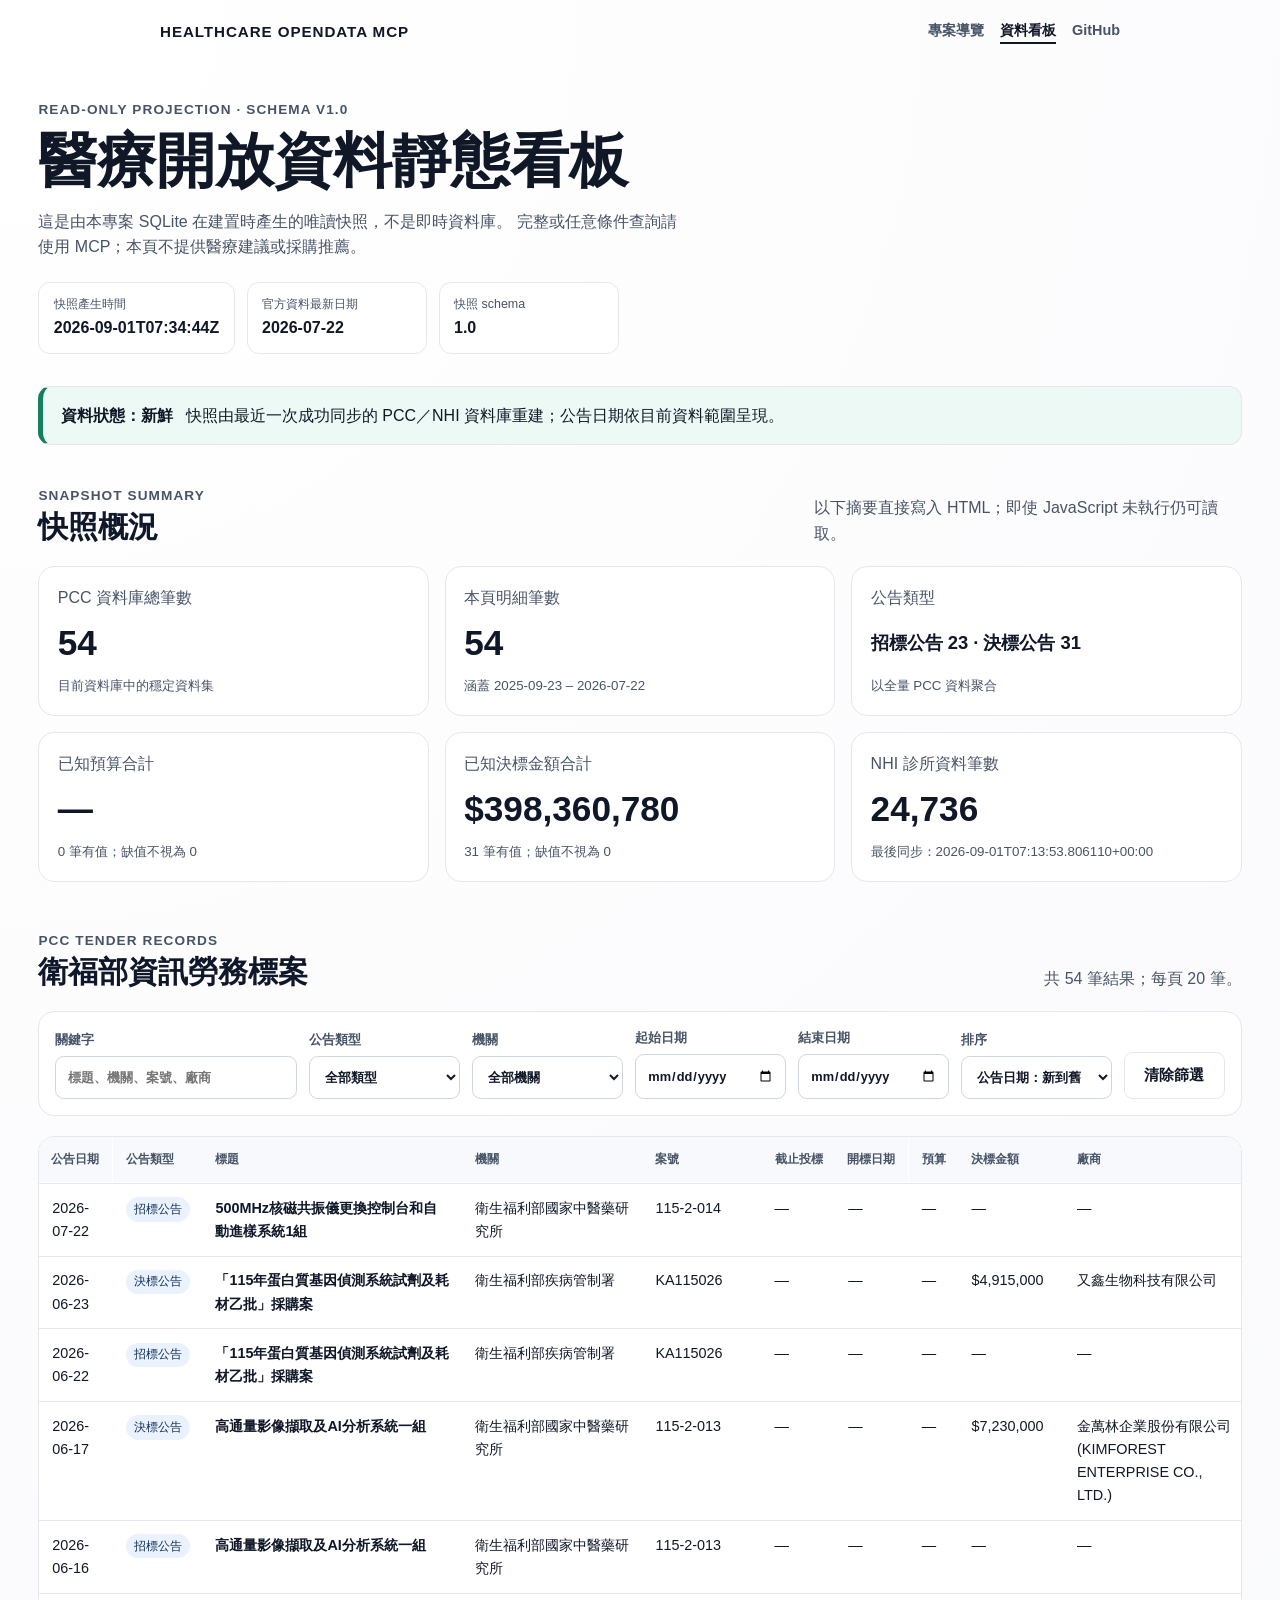
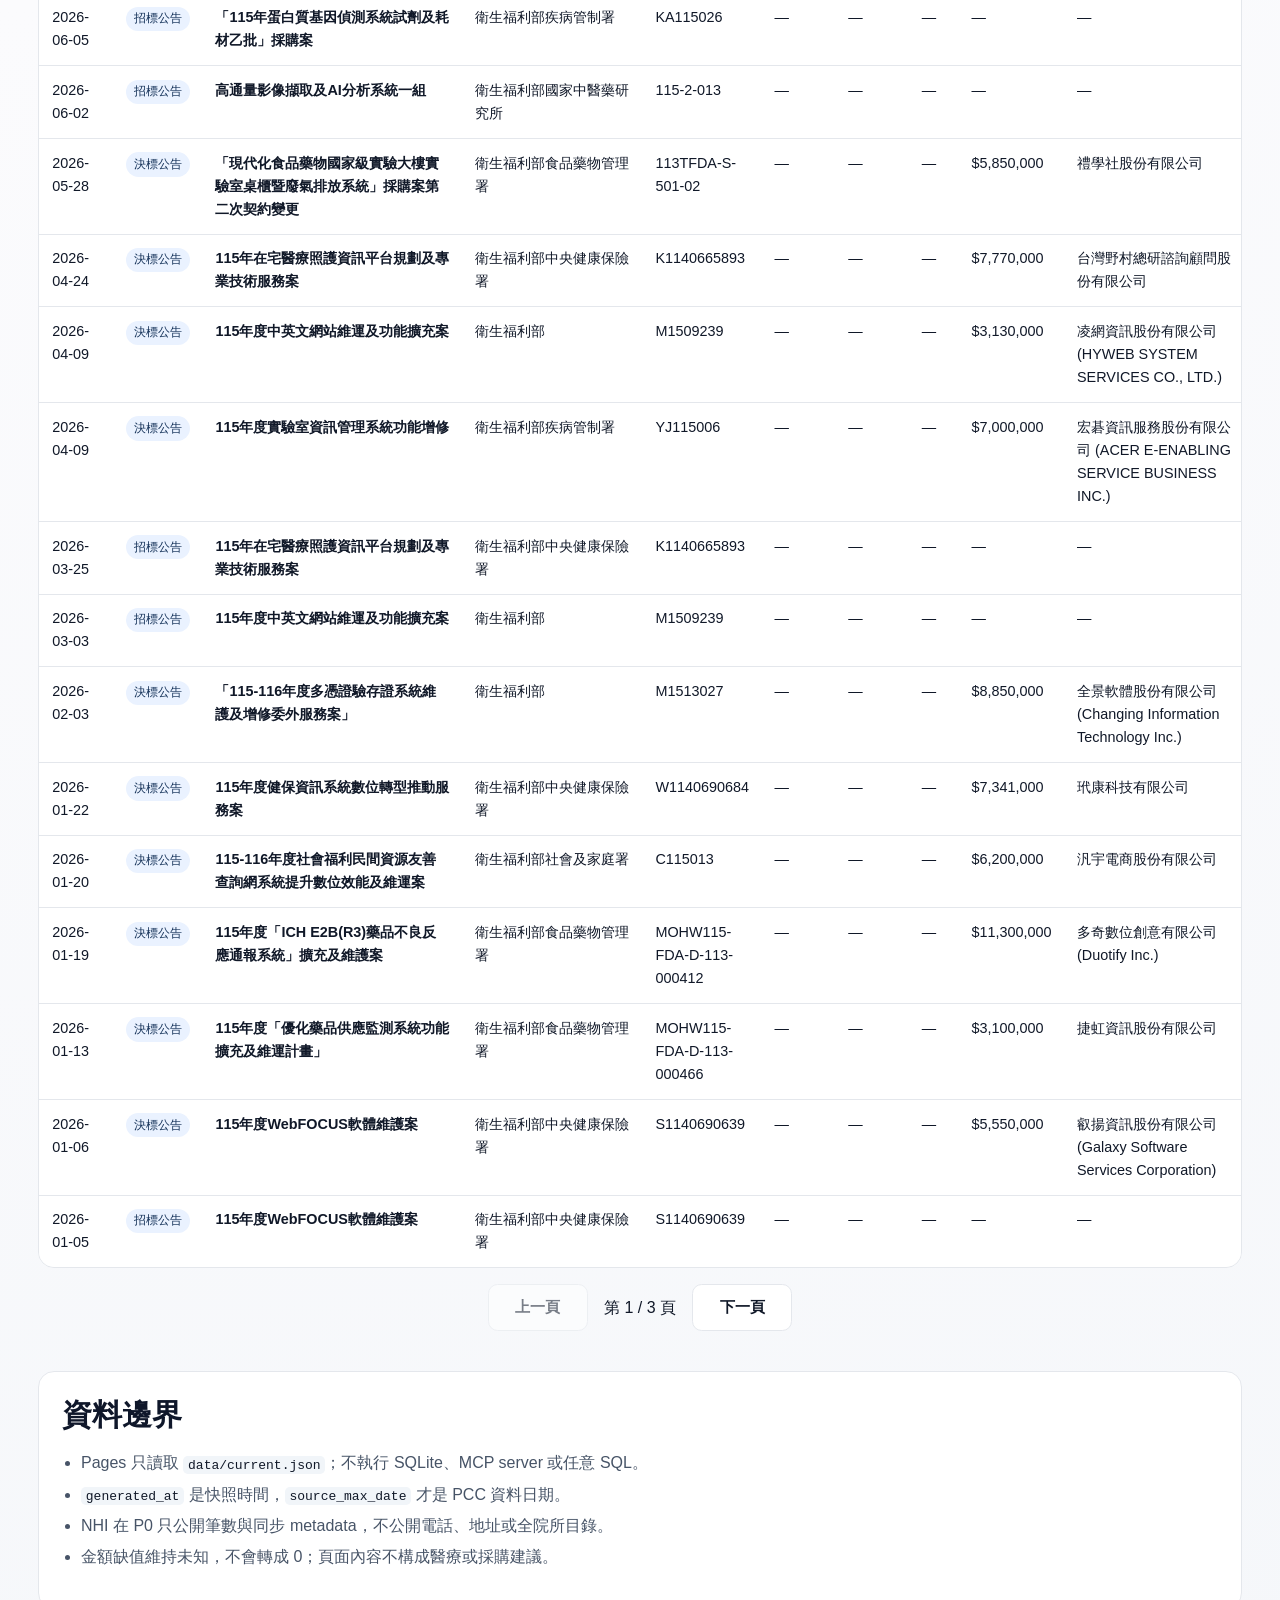
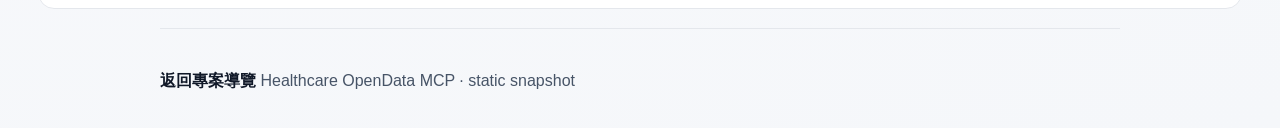
==== docs/dashboard/index.html @ 086162cd "feat(pages): add rebuildable P0 data dashboard" ====
<!doctype html>
<html lang="zh-Hant">
<head>
  <meta charset="UTF-8" />
  <meta name="viewport" content="width=device-width, initial-scale=1.0" />
  <title>Healthcare OpenData MCP | 資料看板</title>
  <meta name="description" content="Healthcare OpenData MCP 的 PCC 靜態資料快照、狀態與查詢看板。" />
  <link rel="stylesheet" href="../styles.css" />
  <link rel="stylesheet" href="../assets/dashboard.css" />
  <script defer src="../assets/dashboard.js"></script>
</head>
<body>
  <a class="skip-link" href="#main">跳至主要內容</a>
  <header class="topbar dashboard-topbar">
    <a href="../">Healthcare OpenData MCP</a>
    <nav aria-label="主要導覽">
      <a href="../">專案導覽</a>
      <a aria-current="page" href="./">資料看板</a>
      <a href="https://github.com/trionnemesis/healthcare-opendata-mcp">GitHub</a>
    </nav>
  </header>

  <main class="dashboard-page" id="main">
    <section class="dashboard-hero">
      <p class="eyebrow">Read-only projection · schema v1.0</p>
      <h1>醫療開放資料靜態看板</h1>
      <p>
        這是由本專案 SQLite 在建置時產生的唯讀快照，不是即時資料庫。
        完整或任意條件查詢請使用 MCP；本頁不提供醫療建議或採購推薦。
      </p>
      <dl class="snapshot-meta">
        <div><dt>快照產生時間</dt><dd id="generated-at">2026-09-01T07:34:44Z</dd></div>
        <div><dt>官方資料最新日期</dt><dd id="source-max-date">2026-07-22</dd></div>
        <div><dt>快照 schema</dt><dd id="schema-version">1.0</dd></div>
      </dl>
    </section>

    <aside
      class="data-status data-status--fresh"
      id="data-status"
      data-state="fresh"
      role="status"
      aria-live="polite"
    >
      <strong id="status-label">資料狀態：fresh</strong>
      <span id="status-message">快照由最近一次成功同步的 PCC／NHI 資料庫重建；公告日期依目前資料範圍呈現。</span>
    </aside>

    <section class="dashboard-section" aria-labelledby="summary-heading">
      <div class="section-head dashboard-heading">
        <div>
          <p class="eyebrow">Snapshot summary</p>
          <h2 id="summary-heading">快照概況</h2>
        </div>
        <p>以下摘要直接寫入 HTML；即使 JavaScript 未執行仍可讀取。</p>
      </div>
      <div class="kpi-grid">
        <article class="kpi-card">
          <span>PCC 資料庫總筆數</span>
          <strong id="pcc-row-count">54</strong>
          <small>目前資料庫中的穩定資料集</small>
        </article>
        <article class="kpi-card">
          <span>本頁明細筆數</span>
          <strong id="snapshot-row-count">54</strong>
          <small id="date-range">涵蓋 2025-09-23 – 2026-07-22</small>
        </article>
        <article class="kpi-card">
          <span>公告類型</span>
          <strong class="kpi-text" id="announcement-summary">招標公告 23 · 決標公告 31</strong>
          <small>以全量 PCC 資料聚合</small>
        </article>
        <article class="kpi-card">
          <span>已知預算合計</span>
          <strong id="budget-summary">無可用金額</strong>
          <small><span id="budget-known-count">0</span> 筆有值；缺值不視為 0</small>
        </article>
        <article class="kpi-card">
          <span>已知決標金額合計</span>
          <strong id="award-summary">NT$ 398,360,780</strong>
          <small><span id="award-known-count">31</span> 筆有值；缺值不視為 0</small>
        </article>
        <article class="kpi-card">
          <span>NHI 診所資料筆數</span>
          <strong id="nhi-row-count">24,736</strong>
          <small>最後同步：<span id="nhi-fetched-at">2026-09-01T07:13:53.806110+00:00</span></small>
        </article>
      </div>
    </section>

    <section class="dashboard-section" aria-labelledby="records-heading">
      <div class="section-head dashboard-heading">
        <div>
          <p class="eyebrow">PCC tender records</p>
          <h2 id="records-heading">衛福部資訊勞務標案</h2>
        </div>
        <p id="result-count">載入快照後可搜尋、篩選、排序與分頁。</p>
      </div>

      <form class="filters" id="filters" aria-label="PCC 資料篩選">
        <label>
          <span>關鍵字</span>
          <input disabled id="keyword" type="search" placeholder="標題、機關、案號、廠商" autocomplete="off" />
        </label>
        <label>
          <span>公告類型</span>
          <select disabled id="announcement-type"><option value="">全部類型</option></select>
        </label>
        <label>
          <span>機關</span>
          <select disabled id="agency"><option value="">全部機關</option></select>
        </label>
        <label>
          <span>起始日期</span>
          <input disabled id="date-from" type="date" />
        </label>
        <label>
          <span>結束日期</span>
          <input disabled id="date-to" type="date" />
        </label>
        <label>
          <span>排序</span>
          <select disabled id="sort-order">
            <option value="date-desc">公告日期：新到舊</option>
            <option value="date-asc">公告日期：舊到新</option>
            <option value="budget-desc">預算：高到低</option>
            <option value="award-desc">決標金額：高到低</option>
          </select>
        </label>
        <button disabled class="btn btn-outline filter-reset" id="reset-filters" type="reset">清除篩選</button>
      </form>

      <div class="table-shell" tabindex="0" role="region" aria-label="PCC 標案明細，可水平捲動">
        <table>
          <thead>
            <tr>
              <th scope="col">公告日期</th>
              <th scope="col">公告類型</th>
              <th scope="col">標題</th>
              <th scope="col">機關</th>
              <th scope="col">案號</th>
              <th scope="col">截止投標</th>
              <th scope="col">開標日期</th>
              <th scope="col">預算</th>
              <th scope="col">決標金額</th>
              <th scope="col">廠商</th>
            </tr>
          </thead>
          <tbody id="records-body">
            <tr><td colspan="10">明細互動需要 JavaScript；上方快照摘要仍可讀取。</td></tr>
          </tbody>
        </table>
      </div>

      <div class="pagination" aria-label="結果分頁">
        <button disabled class="btn btn-outline" id="previous-page" type="button">上一頁</button>
        <span id="page-status">第 1 頁</span>
        <button disabled class="btn btn-outline" id="next-page" type="button">下一頁</button>
      </div>
      <noscript><p class="runtime-note">JavaScript 已停用，因此只顯示建置時摘要；完整查詢請使用 MCP。</p></noscript>
    </section>

    <section class="dashboard-section limitations" aria-labelledby="limits-heading">
      <h2 id="limits-heading">資料邊界</h2>
      <ul>
        <li>Pages 只讀取 <code>data/current.json</code>；不執行 SQLite、MCP server 或任意 SQL。</li>
        <li><code>generated_at</code> 是快照時間，<code>source_max_date</code> 才是 PCC 資料日期。</li>
        <li>NHI 在 P0 只公開筆數與同步 metadata，不公開電話、地址或全院所目錄。</li>
        <li>金額缺值維持未知，不會轉成 0；頁面內容不構成醫療或採購建議。</li>
      </ul>
    </section>
  </main>

  <footer>
    <a href="../">返回專案導覽</a>
    <span>Healthcare OpenData MCP · static snapshot</span>
  </footer>
</body>
</html>
---- docs/styles.css ----
:root {
  --bg: #fbfbfd;
  --panel: #ffffff;
  --ink: #101828;
  --muted: #475467;
  --line: #e4e7ec;
  --primary: #0f172a;
  --accent: #111827;
  --accent-soft: #f1f5f9;
}

*,
*::before,
*::after {
  box-sizing: border-box;
}

html,
body {
  margin: 0;
  padding: 0;
  font-family: "Inter", "Noto Sans TC", "PingFang TC", "Microsoft JhengHei", sans-serif;
  color: var(--ink);
  background: radial-gradient(circle at 0% 0%, #ffffff 0%, var(--bg) 45%, #f5f7fa 100%);
  line-height: 1.6;
  text-rendering: optimizeLegibility;
}

main {
  width: min(960px, 92vw);
  margin: 0 auto;
}

.container {
  padding: 2.2rem 0;
}

.hero {
  color: var(--primary);
  padding: 4.2rem 0 3.4rem;
  position: relative;
}

.topbar {
  width: min(960px, 92vw);
  margin: 0 auto;
  padding: 1.2rem 0 0.2rem;
}

.topbar a {
  text-decoration: none;
  color: var(--ink);
  font-size: 0.95rem;
  letter-spacing: 0.06em;
  text-transform: uppercase;
  font-weight: 700;
}

.hero::after {
  content: "";
  position: absolute;
  inset: auto 0 0 0;
  height: 1px;
  background: linear-gradient(90deg, transparent, var(--line), transparent);
}

.hero p {
  color: var(--muted);
  max-width: 66ch;
  margin-bottom: 1.8rem;
}

.hero h1 {
  margin: 0.5rem 0 0.8rem;
  font-size: clamp(1.9rem, 4vw, 3rem);
  max-width: 14ch;
  line-height: 1.2;
}

.eyebrow {
  margin: 0;
  font-weight: 700;
  letter-spacing: 0.08em;
  color: var(--muted);
  text-transform: uppercase;
  font-size: 0.85rem;
}

.hero-actions {
  display: flex;
  gap: 0.8rem;
  flex-wrap: wrap;
}

.btn {
  display: inline-flex;
  align-items: center;
  justify-content: center;
  min-width: 128px;
  padding: 0.75rem 1.2rem;
  text-decoration: none;
  font-size: 0.95rem;
  font-weight: 600;
  border-radius: 999px;
  transition: all 0.2s ease;
}

.btn-primary {
  background: var(--accent);
  color: #fff;
  border: 1px solid var(--accent);
}

.btn-outline {
  color: var(--ink);
  background: #fff;
  border: 1px solid var(--line);
}

.btn:hover {
  transform: translateY(-1px);
}

.section-head {
  margin-bottom: 1rem;
}

h2 {
  margin: 0;
  color: var(--primary);
  font-size: clamp(1.4rem, 2.8vw, 1.9rem);
  line-height: 1.3;
}

.section-intro {
  color: var(--muted);
  margin: 0.6rem 0 0;
  max-width: 66ch;
}

.cards {
  display: grid;
  gap: 0.9rem;
  grid-template-columns: repeat(4, 1fr);
  margin-top: 1.1rem;
}

.card {
  background: var(--panel);
  border: 1px solid var(--line);
  border-radius: 12px;
  padding: 1rem 1.1rem;
}

.flow {
  list-style: none;
  margin: 0;
  padding: 0;
  display: grid;
  gap: 0.8rem;
  margin-top: 1rem;
}

.flow li {
  display: flex;
  gap: 0.8rem;
  align-items: flex-start;
  background: var(--panel);
  border: 1px solid var(--line);
  border-radius: 10px;
  padding: 0.9rem;
  margin: 0;
}

.flow li span {
  width: 1.8rem;
  height: 1.8rem;
  border-radius: 8px;
  background: var(--accent-soft);
  display: grid;
  place-items: center;
  color: var(--ink);
  font-weight: 700;
  flex-shrink: 0;
}

.cap-grid {
  display: grid;
  gap: 1rem;
  grid-template-columns: repeat(2, 1fr);
  margin-top: 1.1rem;
}

.cap-grid article {
  background: var(--panel);
  border: 1px solid var(--line);
  padding: 1rem;
  border-radius: 10px;
}

ol {
  margin: 1rem 0 0;
  padding-left: 1.2rem;
}

li + li {
  margin-top: 0.35rem;
}

ul {
  padding-left: 1.2rem;
}

.links {
  display: flex;
  gap: 1rem;
  flex-wrap: wrap;
  margin-top: 1rem;
}

.links a,
footer a,
.links a {
  color: var(--ink);
  font-weight: 600;
  text-decoration: none;
  border-bottom: 1px solid transparent;
}

.links a:hover,
footer a:hover,
a:focus-visible,
button:focus-visible {
  outline: 3px solid #d1dbe8;
  outline-offset: 2px;
}

.links a:hover,
footer a:hover {
  border-bottom-color: var(--ink);
}

footer {
  width: min(960px, 92vw);
  margin: 0 auto;
  color: var(--muted);
  padding: 2.4rem 0 2.2rem;
  border-top: 1px solid var(--line);
  margin-top: 1.2rem;
}

@media (max-width: 900px) {
  .cards {
    grid-template-columns: repeat(2, 1fr);
  }

  .cap-grid {
    grid-template-columns: 1fr;
  }
}

@media (max-width: 560px) {
  .cards {
    grid-template-columns: 1fr;
  }

  .hero {
    padding-top: 3.2rem;
  }

  .topbar {
    padding-top: 0.9rem;
  }

  .hero h1 {
    font-size: clamp(1.6rem, 7vw, 2.2rem);
  }
}

@media (prefers-reduced-motion: reduce) {
  * {
    animation: none !important;
    transition: none !important;
  }
}
---- docs/assets/dashboard.css ----
.skip-link {
  position: absolute;
  left: 1rem;
  top: -5rem;
  z-index: 10;
  padding: 0.7rem 1rem;
  color: #fff;
  background: var(--primary);
  border-radius: 0.5rem;
}

.skip-link:focus {
  top: 1rem;
}

.dashboard-topbar {
  display: flex;
  align-items: center;
  justify-content: space-between;
  gap: 1rem;
}

.dashboard-topbar nav {
  display: flex;
  gap: 1rem;
  flex-wrap: wrap;
}

.dashboard-topbar nav a {
  color: var(--muted);
  font-size: 0.9rem;
  font-weight: 600;
  letter-spacing: 0;
  text-transform: none;
}

.dashboard-topbar nav a[aria-current="page"] {
  color: var(--ink);
  border-bottom: 2px solid var(--ink);
}

.dashboard-page {
  width: min(1240px, 94vw);
}

.dashboard-hero {
  padding: 3.2rem 0 2rem;
}

.dashboard-hero h1 {
  margin: 0.45rem 0 0.8rem;
  font-size: clamp(2rem, 5vw, 3.7rem);
  line-height: 1.1;
}

.dashboard-hero > p:not(.eyebrow) {
  max-width: 72ch;
  color: var(--muted);
}

.snapshot-meta {
  display: flex;
  gap: 0.75rem;
  flex-wrap: wrap;
  margin: 1.4rem 0 0;
}

.snapshot-meta div {
  min-width: 180px;
  padding: 0.75rem 0.9rem;
  background: var(--panel);
  border: 1px solid var(--line);
  border-radius: 0.75rem;
}

.snapshot-meta dt,
.snapshot-meta dd {
  margin: 0;
}

.snapshot-meta dt {
  color: var(--muted);
  font-size: 0.78rem;
}

.snapshot-meta dd {
  font-weight: 700;
  overflow-wrap: anywhere;
}

.data-status {
  display: grid;
  grid-template-columns: max-content 1fr;
  gap: 0.8rem;
  align-items: center;
  padding: 1rem 1.1rem;
  border: 1px solid var(--line);
  border-left-width: 5px;
  border-radius: 0.8rem;
  background: var(--panel);
}

.data-status--fresh {
  border-left-color: #16805b;
  background: #edf9f4;
}

.data-status--stale,
.data-status--degraded,
.data-status--empty {
  border-left-color: #b36b00;
  background: #fff8e8;
}

.data-status--error {
  border-left-color: #b42318;
  background: #fff1f0;
}

.dashboard-section {
  padding: 2.5rem 0 0.5rem;
}

.dashboard-heading {
  display: flex;
  justify-content: space-between;
  gap: 1.5rem;
  align-items: end;
}

.dashboard-heading > p {
  max-width: 48ch;
  margin: 0;
  color: var(--muted);
}

.kpi-grid {
  display: grid;
  grid-template-columns: repeat(3, minmax(0, 1fr));
  gap: 1rem;
  margin-top: 1.2rem;
}

.kpi-card {
  display: flex;
  flex-direction: column;
  min-height: 150px;
  padding: 1.15rem;
  border: 1px solid var(--line);
  border-radius: 1rem;
  background: var(--panel);
}

.kpi-card > span,
.kpi-card small {
  color: var(--muted);
}

.kpi-card strong {
  margin: auto 0;
  font-size: clamp(1.55rem, 3vw, 2.2rem);
  line-height: 1.2;
}

.kpi-card .kpi-text {
  font-size: 1.15rem;
}

.filters {
  display: grid;
  grid-template-columns: 1.6fr repeat(5, minmax(130px, 1fr)) auto;
  gap: 0.75rem;
  align-items: end;
  margin: 1.25rem 0;
  padding: 1rem;
  border: 1px solid var(--line);
  border-radius: 1rem;
  background: var(--panel);
}

.filters label {
  display: grid;
  gap: 0.35rem;
  color: var(--muted);
  font-size: 0.8rem;
  font-weight: 700;
}

.filters input,
.filters select {
  width: 100%;
  min-height: 43px;
  padding: 0.65rem 0.7rem;
  color: var(--ink);
  background: #fff;
  border: 1px solid #cfd6df;
  border-radius: 0.55rem;
  font: inherit;
}

.filters input:focus-visible,
.filters select:focus-visible,
.table-shell:focus-visible {
  outline: 3px solid #b8d0f0;
  outline-offset: 2px;
}

.filter-reset {
  min-width: auto;
  min-height: 43px;
  border-radius: 0.55rem;
}

.table-shell {
  overflow-x: auto;
  border: 1px solid var(--line);
  border-radius: 1rem;
  background: var(--panel);
}

table {
  width: 100%;
  min-width: 1180px;
  border-collapse: collapse;
  font-size: 0.9rem;
}

th,
td {
  padding: 0.8rem;
  text-align: left;
  vertical-align: top;
  border-bottom: 1px solid var(--line);
}

th {
  position: sticky;
  top: 0;
  z-index: 1;
  color: var(--muted);
  background: #f7f9fc;
  font-size: 0.78rem;
  white-space: nowrap;
}

tbody tr:last-child td {
  border-bottom: 0;
}

td:nth-child(3) {
  min-width: 260px;
  font-weight: 650;
}

td:nth-child(4),
td:nth-child(10) {
  min-width: 180px;
}

.record-type {
  display: inline-flex;
  padding: 0.15rem 0.5rem;
  border-radius: 999px;
  color: #17345b;
  background: #eaf2ff;
  font-size: 0.76rem;
  white-space: nowrap;
}

.empty-row td {
  padding: 2rem;
  color: var(--muted);
  text-align: center;
}

.pagination {
  display: flex;
  align-items: center;
  justify-content: center;
  gap: 1rem;
  margin-top: 1rem;
}

.pagination .btn {
  min-width: 100px;
  border-radius: 0.6rem;
}

.pagination button:disabled,
.filters :disabled {
  cursor: not-allowed;
  opacity: 0.55;
}

.runtime-note,
.limitations {
  color: var(--muted);
}

.limitations {
  margin-top: 2rem;
  padding: 1.4rem;
  border: 1px solid var(--line);
  border-radius: 1rem;
  background: var(--panel);
}

.limitations code {
  color: var(--ink);
  background: var(--accent-soft);
  border-radius: 0.3rem;
  padding: 0.1rem 0.3rem;
}

@media (max-width: 1100px) {
  .filters {
    grid-template-columns: repeat(3, minmax(0, 1fr));
  }
}

@media (max-width: 760px) {
  .dashboard-topbar,
  .dashboard-heading {
    align-items: flex-start;
    flex-direction: column;
  }

  .dashboard-hero {
    padding-top: 2.4rem;
  }

  .data-status {
    grid-template-columns: 1fr;
    gap: 0.2rem;
  }

  .kpi-grid,
  .filters {
    grid-template-columns: 1fr 1fr;
  }
}

@media (max-width: 420px) {
  .dashboard-page {
    width: min(100% - 1.25rem, 1240px);
  }

  .dashboard-topbar {
    width: min(100% - 1.25rem, 960px);
  }

  .dashboard-topbar nav {
    gap: 0.65rem;
  }

  .snapshot-meta,
  .snapshot-meta div {
    width: 100%;
  }

  .kpi-grid,
  .filters {
    grid-template-columns: 1fr;
  }
}

@media print {
  .filters,
  .pagination,
  .dashboard-topbar nav,
  .skip-link {
    display: none;
  }

  body {
    background: #fff;
  }

  .table-shell {
    overflow: visible;
  }
}
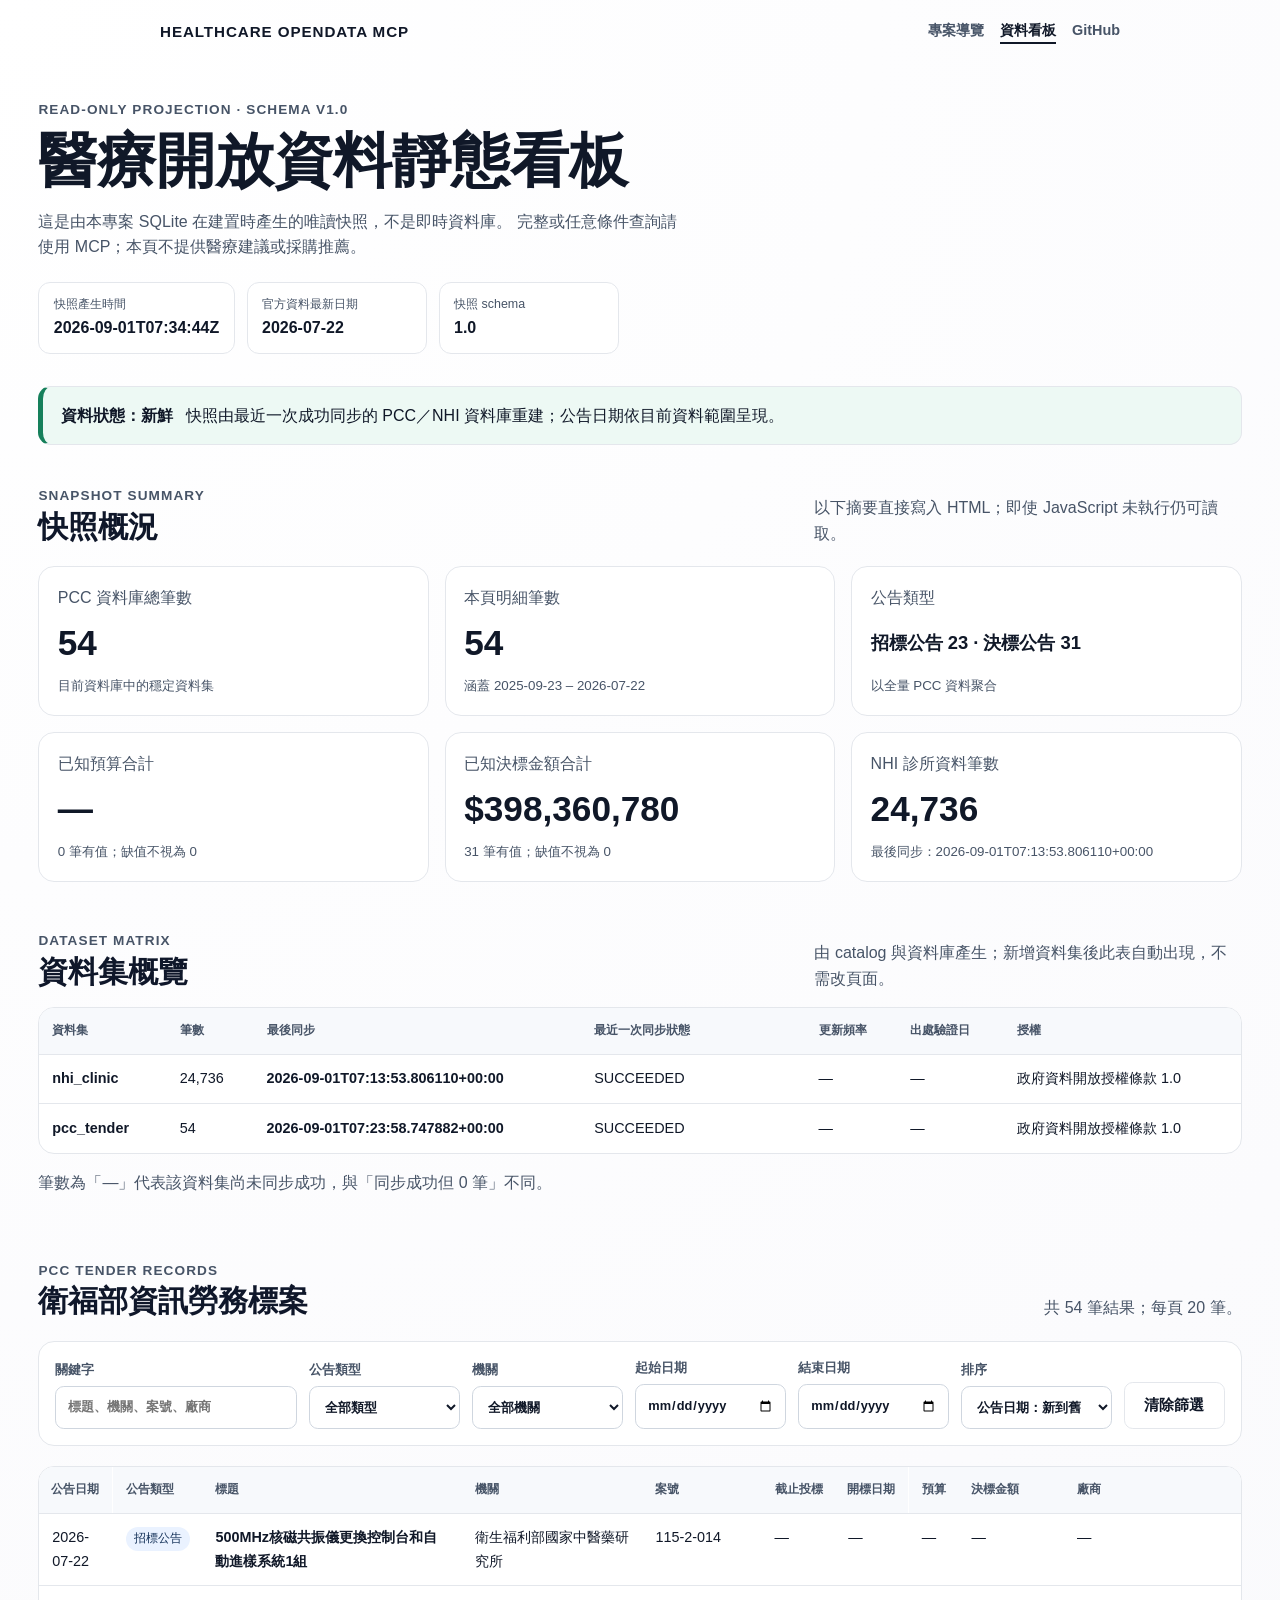
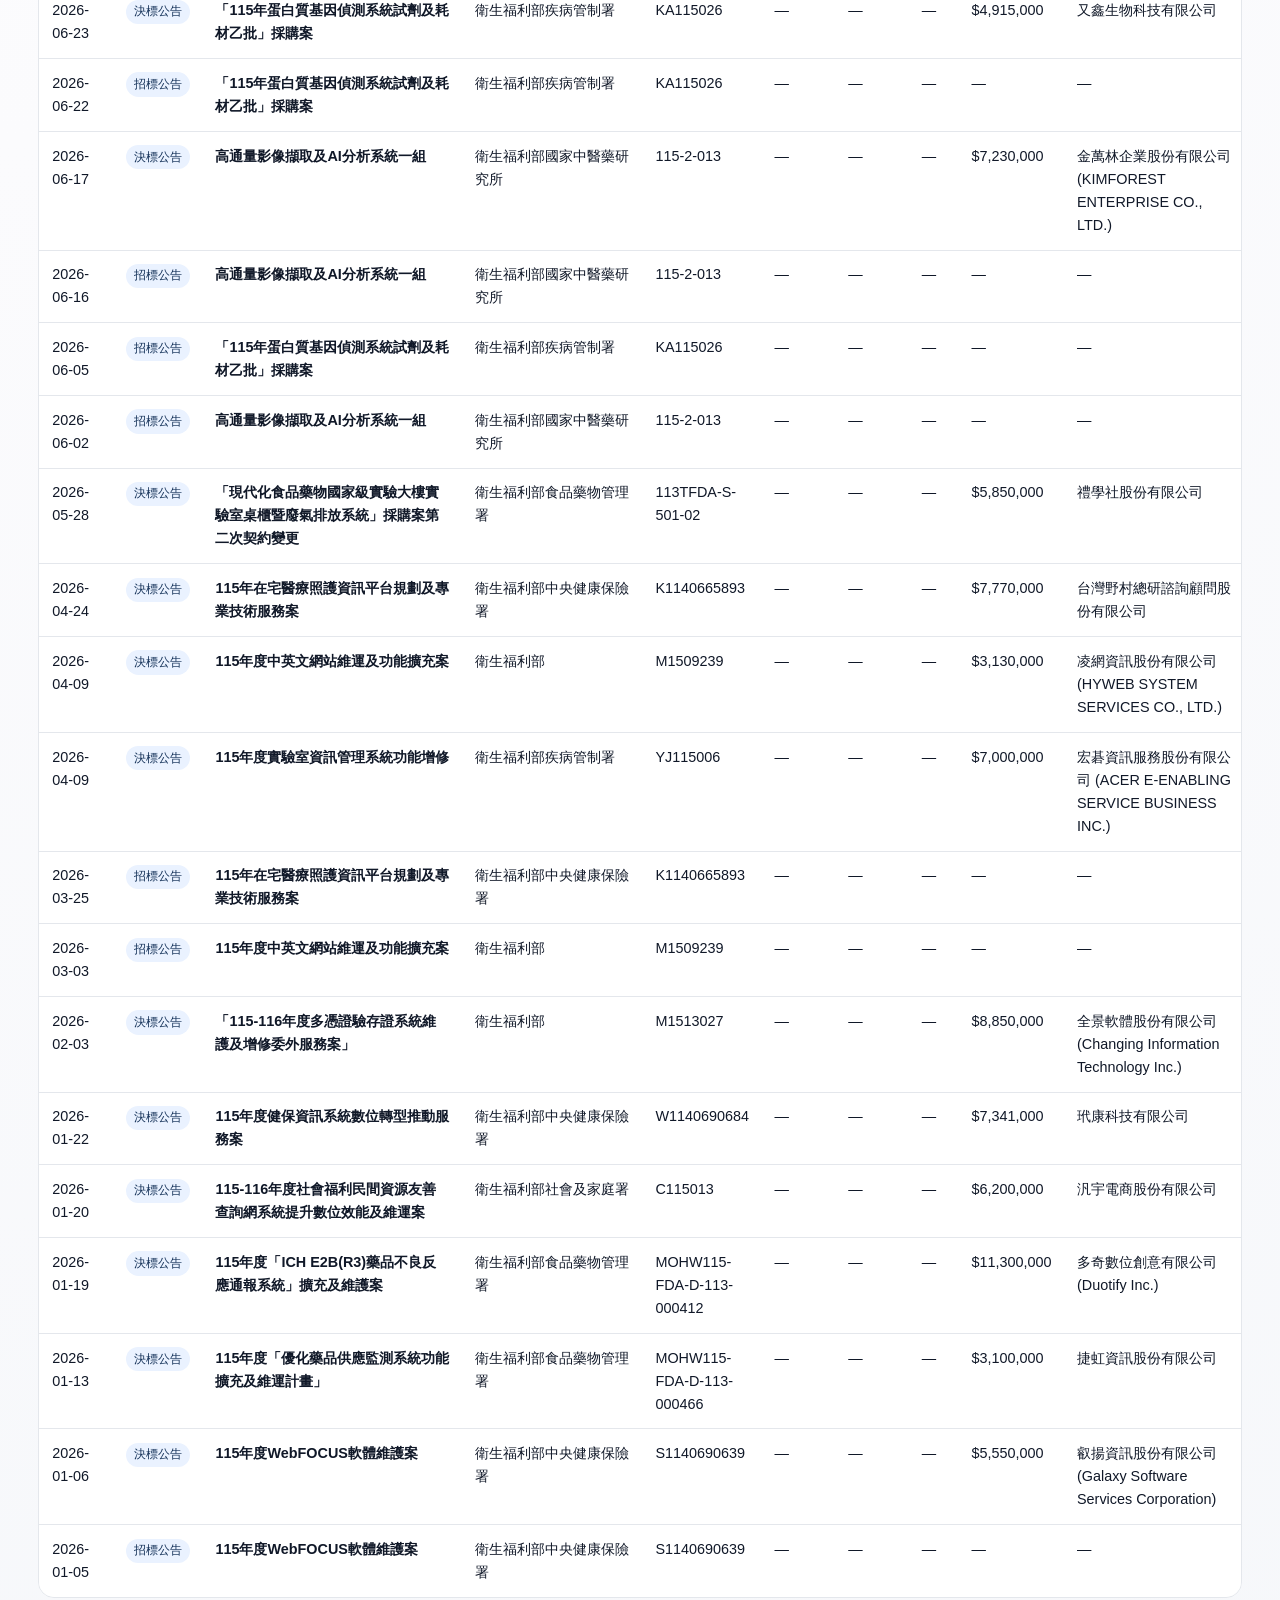
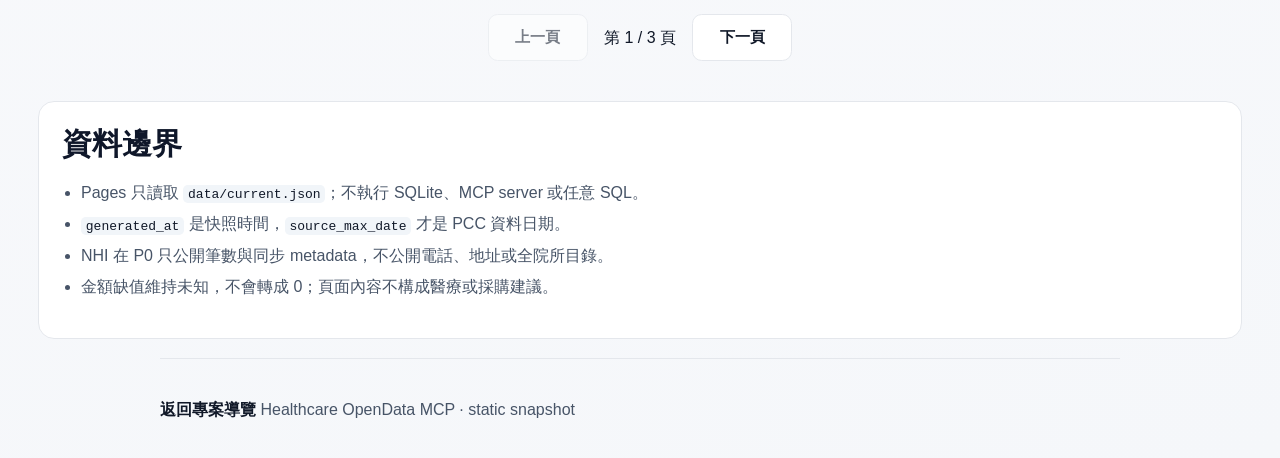
==== commit bbf4e2fa: "feat(pages): 資料集矩陣改由 catalog 驅動(issue #25 Slice 3) Pages 快照的 datasets 先前是固定兩個 key 的物件:build_snapshot" ====
--- a/docs/dashboard/index.html
+++ b/docs/dashboard/index.html
@@ -88,6 +88,36 @@
       </div>
     </section>
 
+    <section class="dashboard-section" aria-labelledby="datasets-heading">
+      <div class="section-head dashboard-heading">
+        <div>
+          <p class="eyebrow">Dataset matrix</p>
+          <h2 id="datasets-heading">資料集概覽</h2>
+        </div>
+        <p>由 catalog 與資料庫產生；新增資料集後此表自動出現，不需改頁面。</p>
+      </div>
+
+      <div class="table-shell" tabindex="0" role="region" aria-label="資料集概覽，可水平捲動">
+        <table class="matrix-table">
+          <thead>
+            <tr>
+              <th scope="col">資料集</th>
+              <th scope="col">筆數</th>
+              <th scope="col">最後同步</th>
+              <th scope="col">最近一次同步狀態</th>
+              <th scope="col">更新頻率</th>
+              <th scope="col">出處驗證日</th>
+              <th scope="col">授權</th>
+            </tr>
+          </thead>
+          <tbody id="dataset-matrix-body">
+            <tr><td colspan="7">資料集矩陣需要 JavaScript；上方快照摘要仍可讀取。</td></tr>
+          </tbody>
+        </table>
+      </div>
+      <p class="runtime-note">筆數為「—」代表該資料集尚未同步成功，與「同步成功但 0 筆」不同。</p>
+    </section>
+
     <section class="dashboard-section" aria-labelledby="records-heading">
       <div class="section-head dashboard-heading">
         <div>
--- a/docs/assets/dashboard.css
+++ b/docs/assets/dashboard.css
@@ -225,6 +225,15 @@
   font-size: 0.9rem;
 }
 
+/* 資料集矩陣只有 7 欄,套用 PCC 明細表的 1180px 會在桌機留下大片空白 */
+.matrix-table {
+  min-width: 720px;
+}
+
+.dataset-unknown {
+  color: var(--muted);
+}
+
 th,
 td {
   padding: 0.8rem;
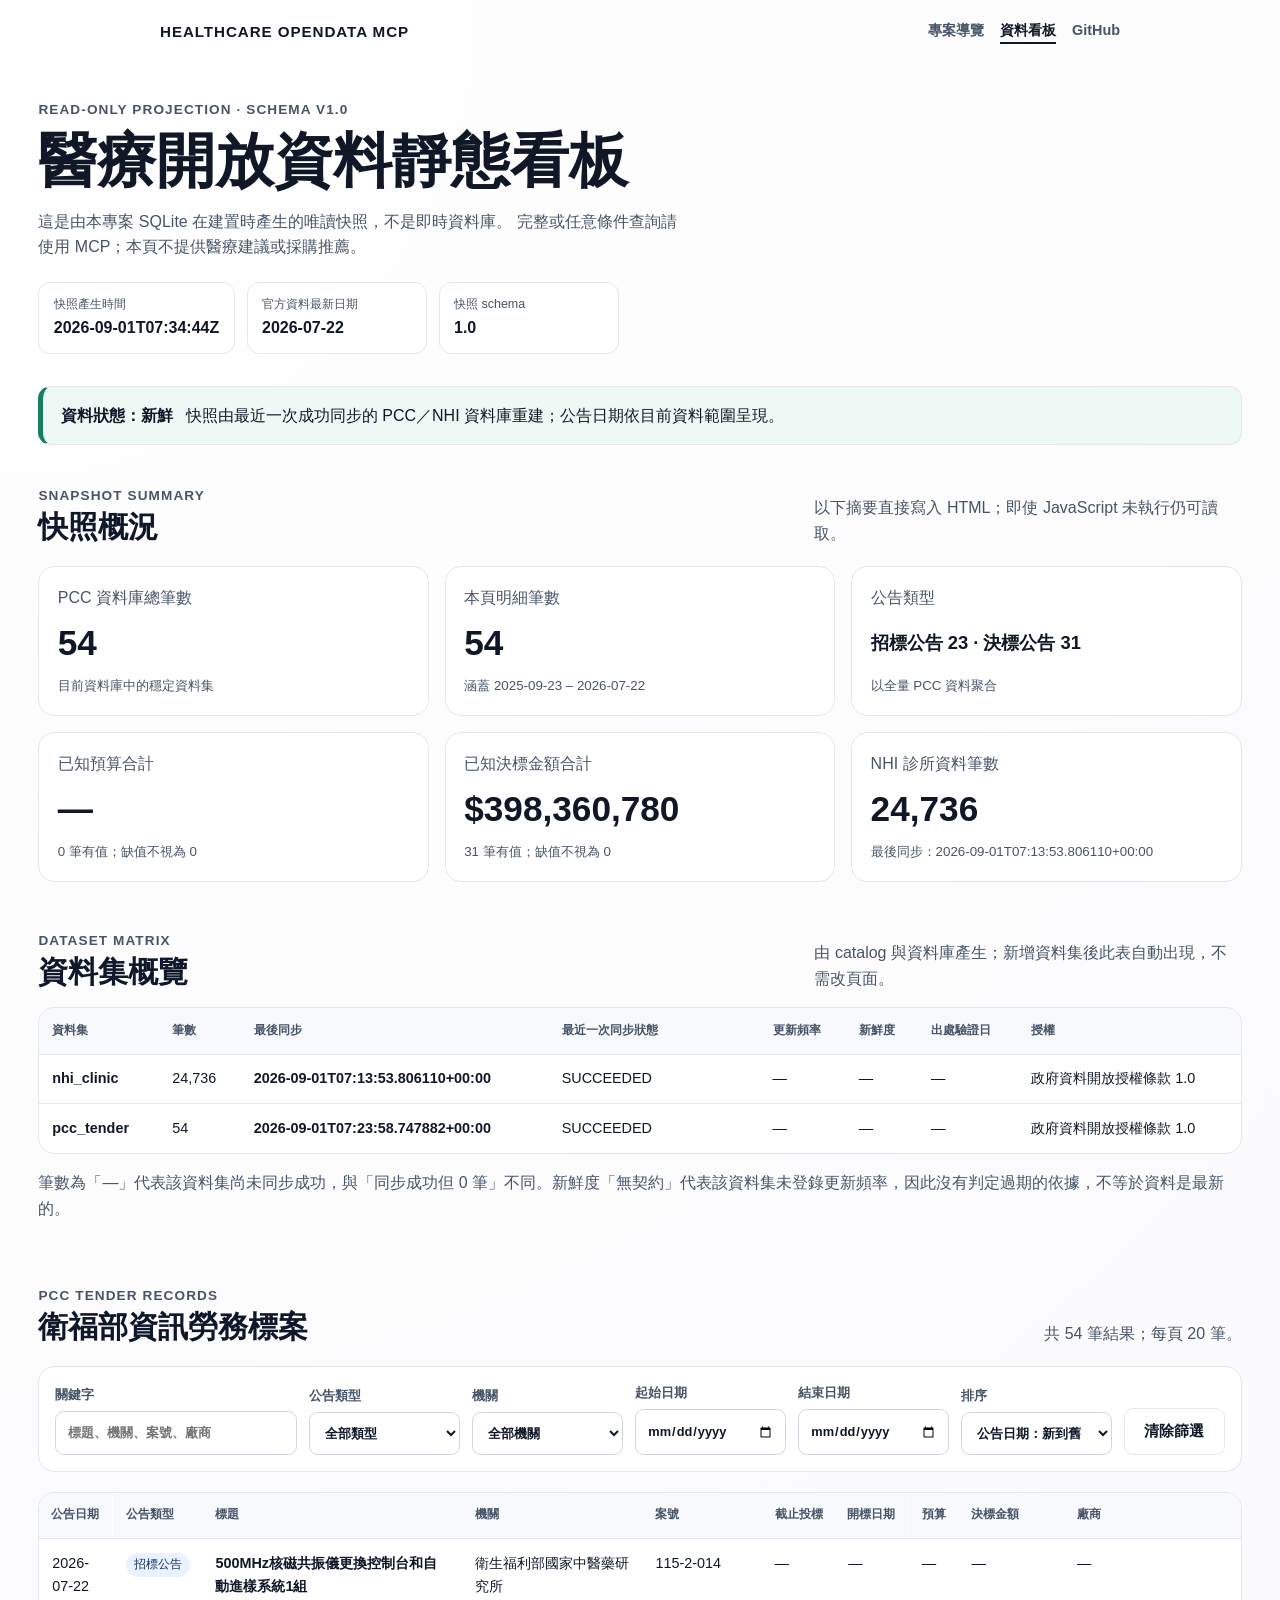
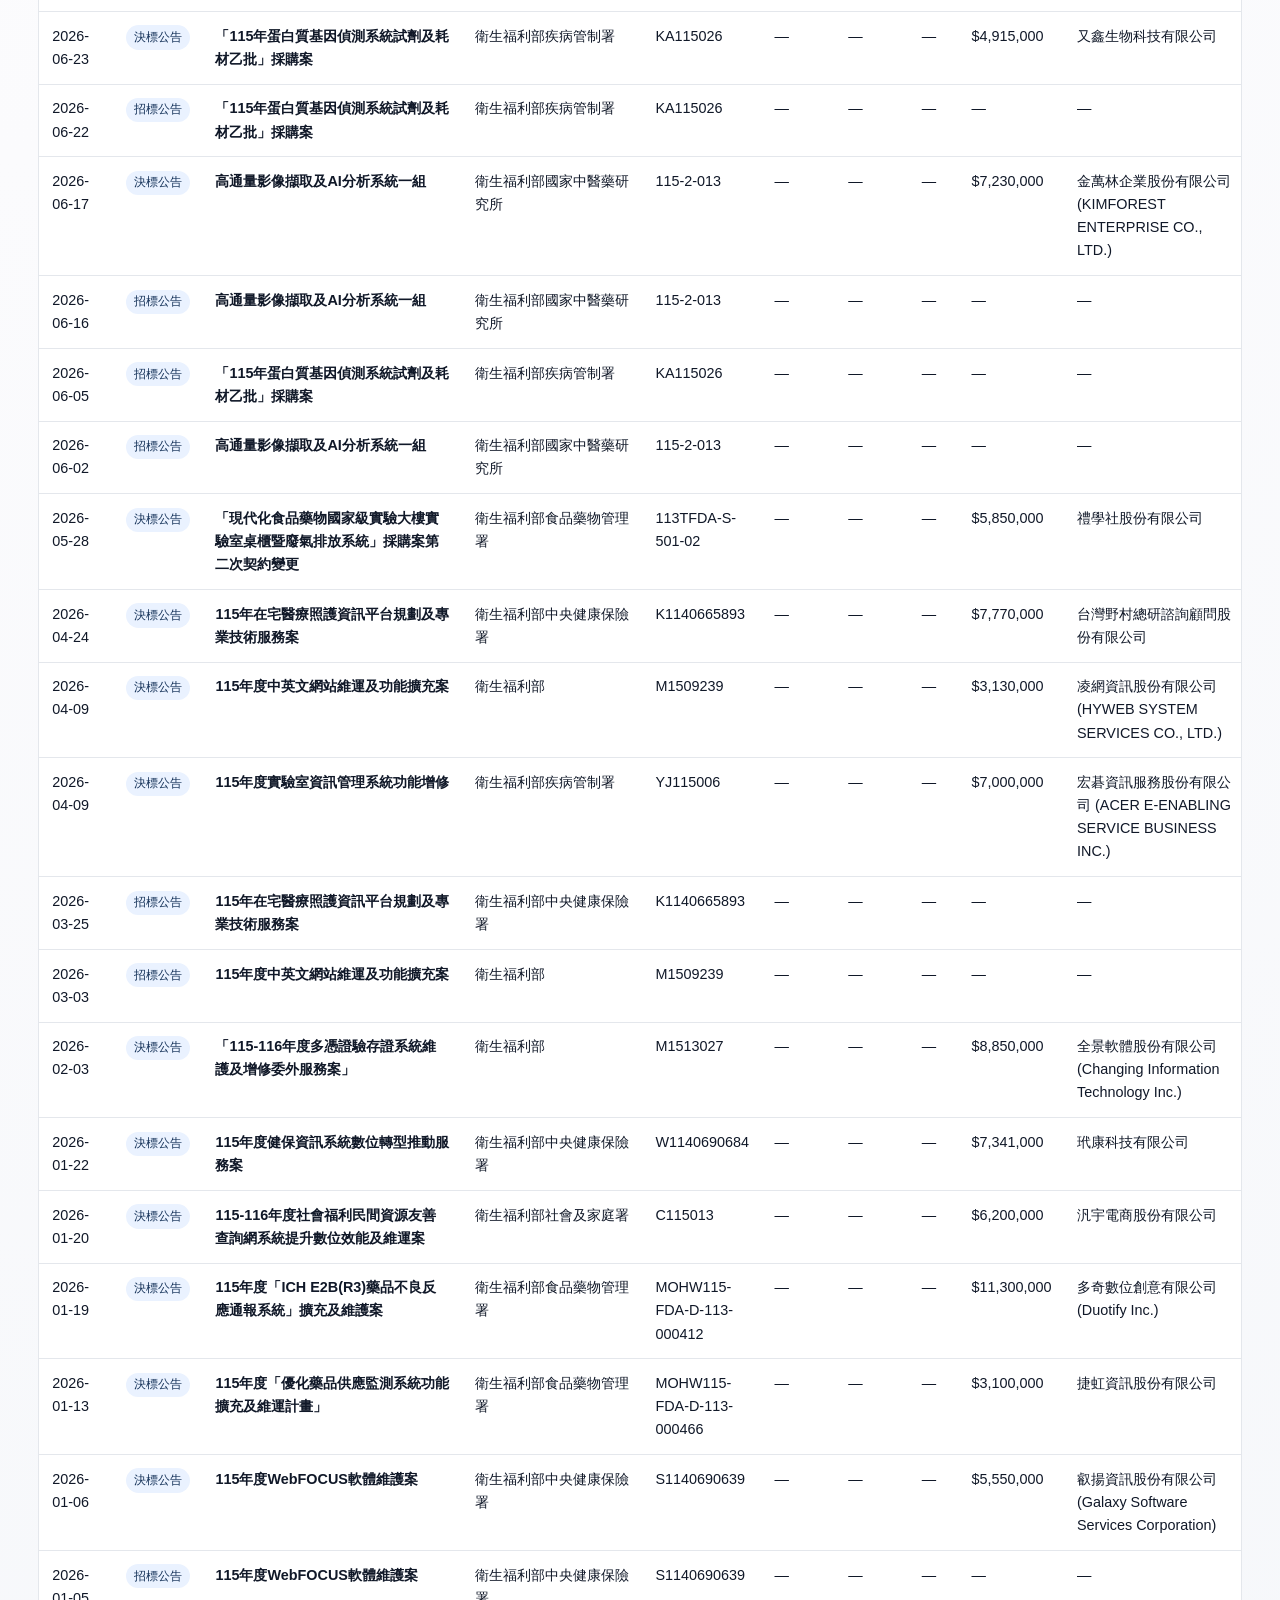
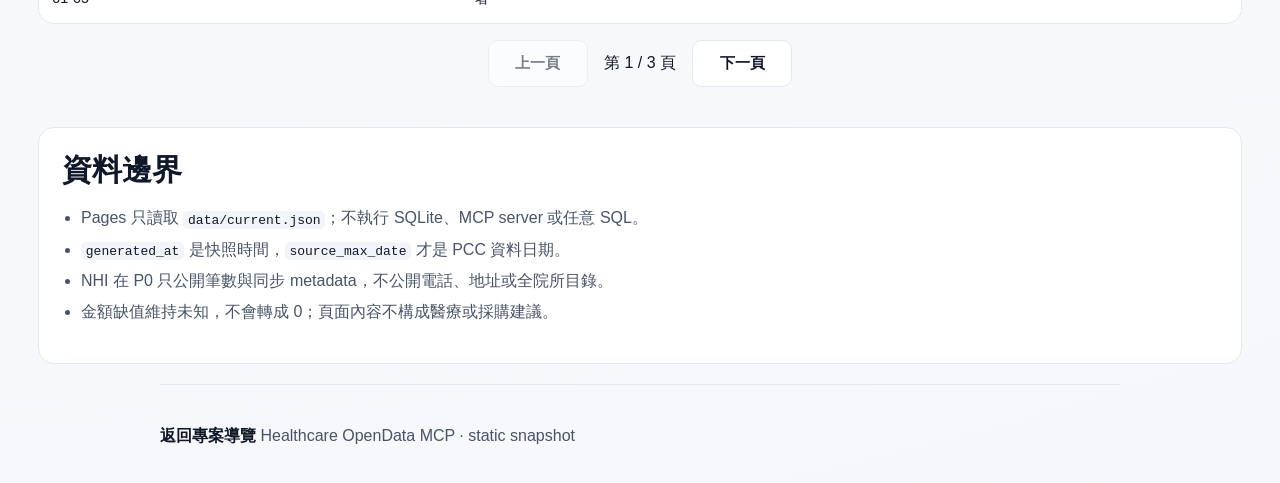
==== commit 3b720171: "feat(pages): 過期門檻改由 update_cadence 推導(issue #31 第 2 項) #22 明文寫下「不自行推論 healthy／stale 門檻⋯需先建立每個 source" ====
--- a/docs/dashboard/index.html
+++ b/docs/dashboard/index.html
@@ -106,16 +106,17 @@
               <th scope="col">最後同步</th>
               <th scope="col">最近一次同步狀態</th>
               <th scope="col">更新頻率</th>
+              <th scope="col">新鮮度</th>
               <th scope="col">出處驗證日</th>
               <th scope="col">授權</th>
             </tr>
           </thead>
           <tbody id="dataset-matrix-body">
-            <tr><td colspan="7">資料集矩陣需要 JavaScript；上方快照摘要仍可讀取。</td></tr>
+            <tr><td colspan="8">資料集矩陣需要 JavaScript；上方快照摘要仍可讀取。</td></tr>
           </tbody>
         </table>
       </div>
-      <p class="runtime-note">筆數為「—」代表該資料集尚未同步成功，與「同步成功但 0 筆」不同。</p>
+      <p class="runtime-note">筆數為「—」代表該資料集尚未同步成功，與「同步成功但 0 筆」不同。新鮮度「無契約」代表該資料集未登錄更新頻率，因此沒有判定過期的依據，不等於資料是最新的。</p>
     </section>
 
     <section class="dashboard-section" aria-labelledby="records-heading">
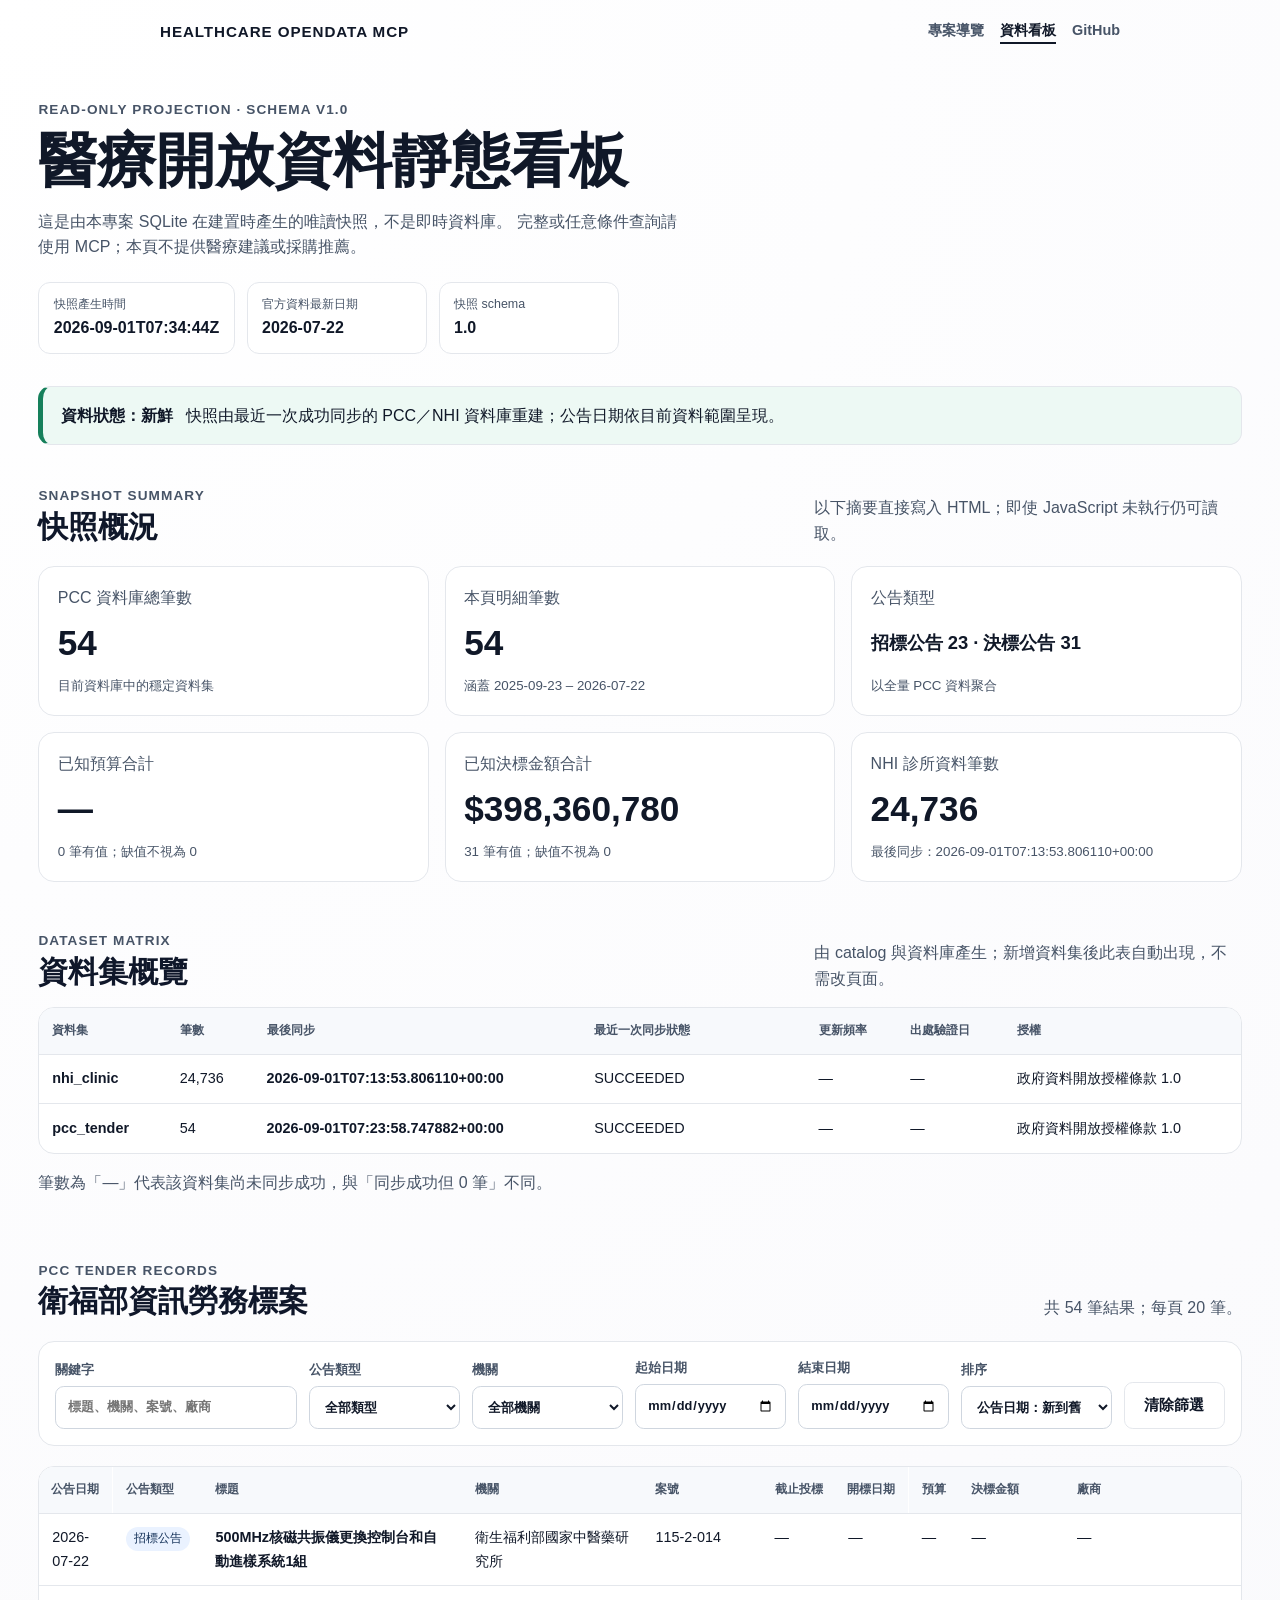
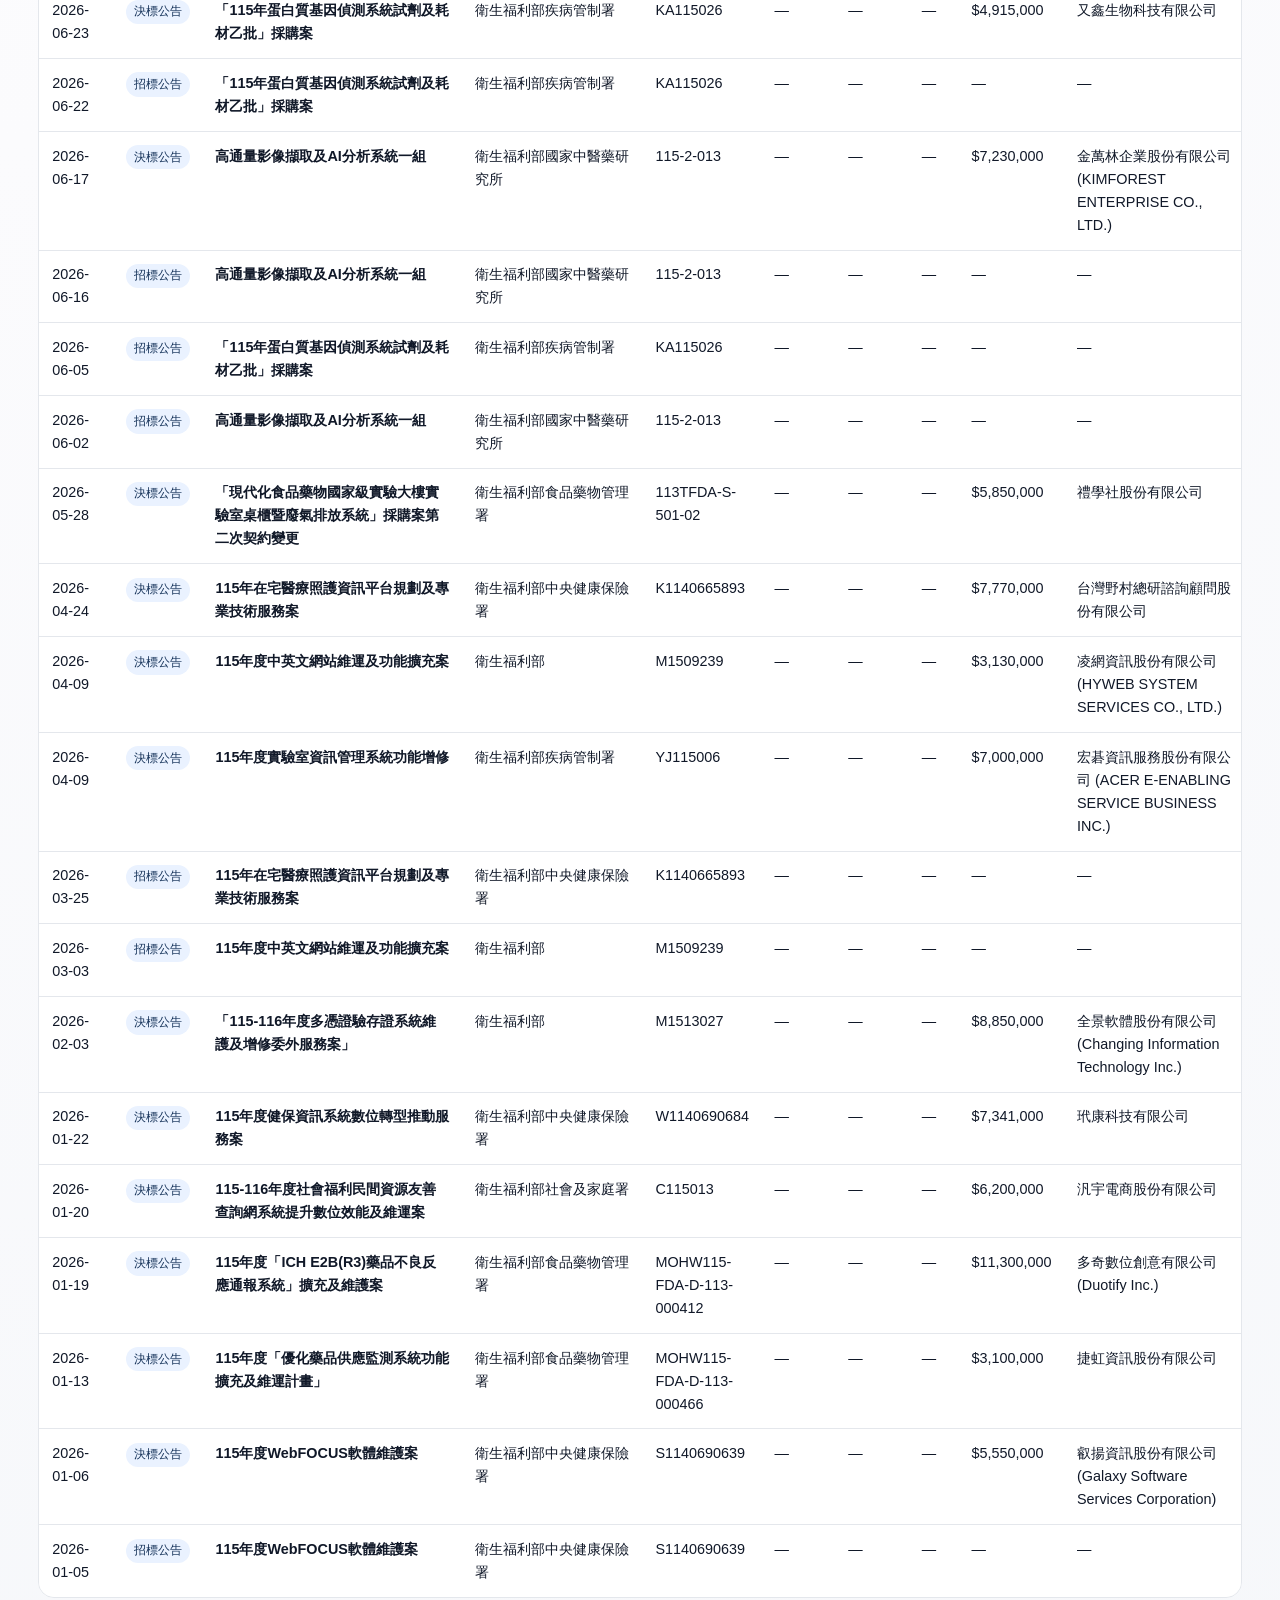
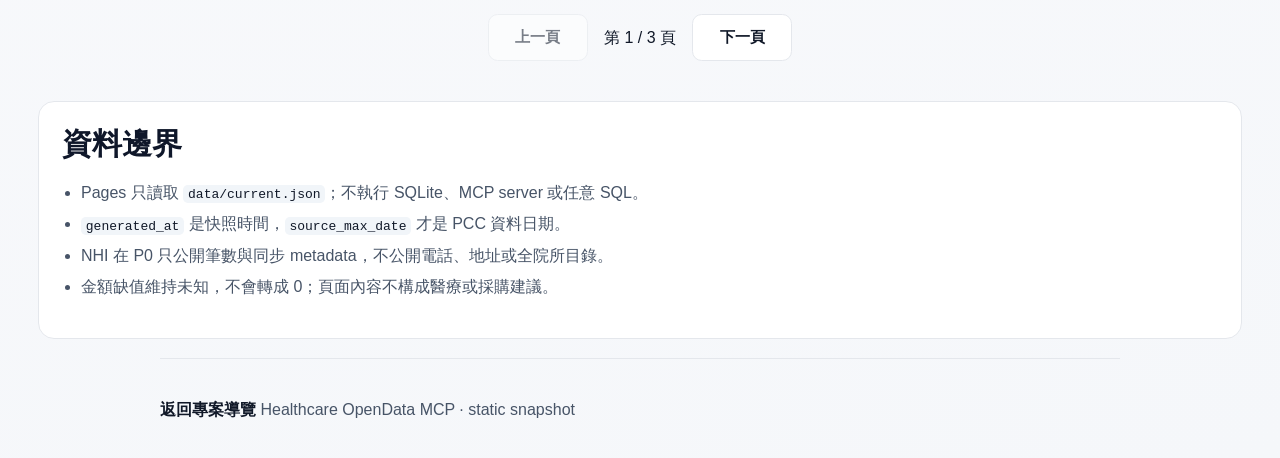
==== commit f8a014f2: "Merge master into agent/expand-healthcare-facilities, land facility as catalog candidate master re-a" ====
--- a/docs/dashboard/index.html
+++ b/docs/dashboard/index.html
@@ -106,17 +106,16 @@
               <th scope="col">最後同步</th>
               <th scope="col">最近一次同步狀態</th>
               <th scope="col">更新頻率</th>
-              <th scope="col">新鮮度</th>
               <th scope="col">出處驗證日</th>
               <th scope="col">授權</th>
             </tr>
           </thead>
           <tbody id="dataset-matrix-body">
-            <tr><td colspan="8">資料集矩陣需要 JavaScript；上方快照摘要仍可讀取。</td></tr>
+            <tr><td colspan="7">資料集矩陣需要 JavaScript；上方快照摘要仍可讀取。</td></tr>
           </tbody>
         </table>
       </div>
-      <p class="runtime-note">筆數為「—」代表該資料集尚未同步成功，與「同步成功但 0 筆」不同。新鮮度「無契約」代表該資料集未登錄更新頻率，因此沒有判定過期的依據，不等於資料是最新的。</p>
+      <p class="runtime-note">筆數為「—」代表該資料集尚未同步成功，與「同步成功但 0 筆」不同。</p>
     </section>
 
     <section class="dashboard-section" aria-labelledby="records-heading">
